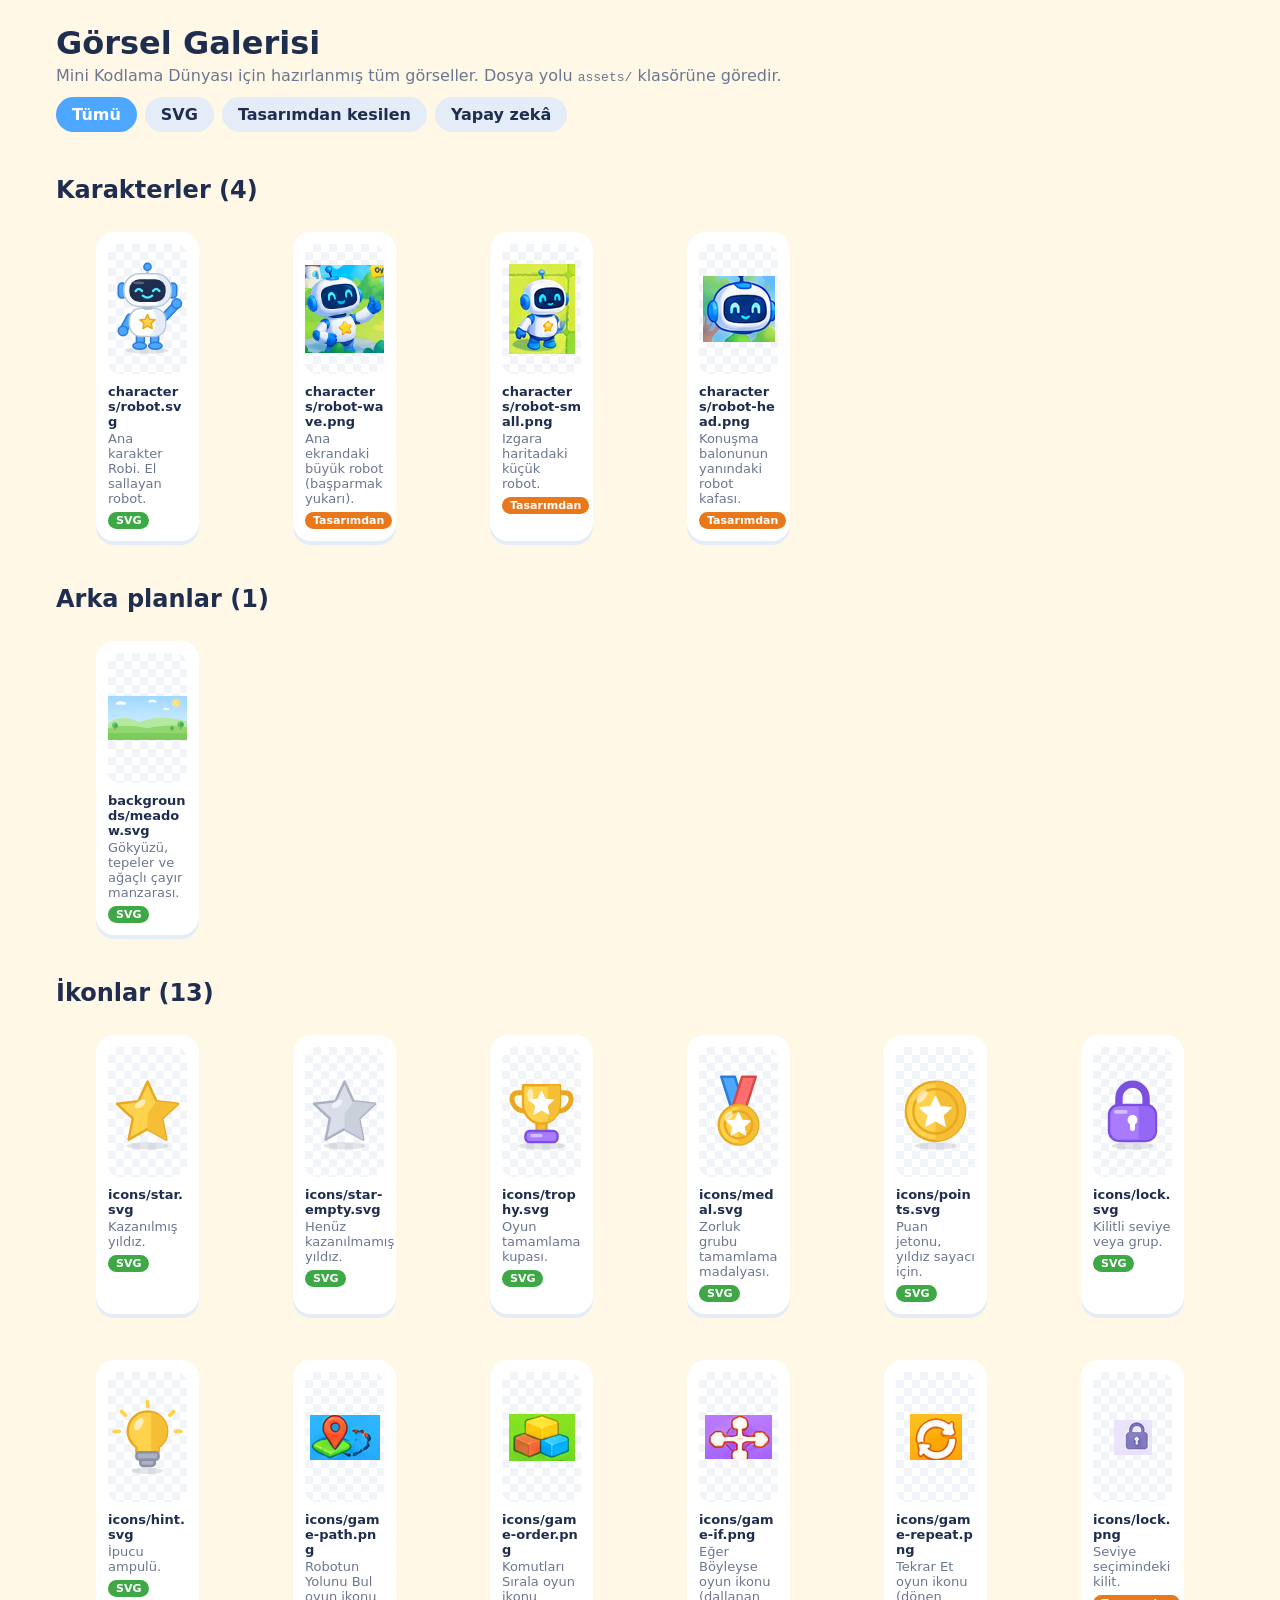
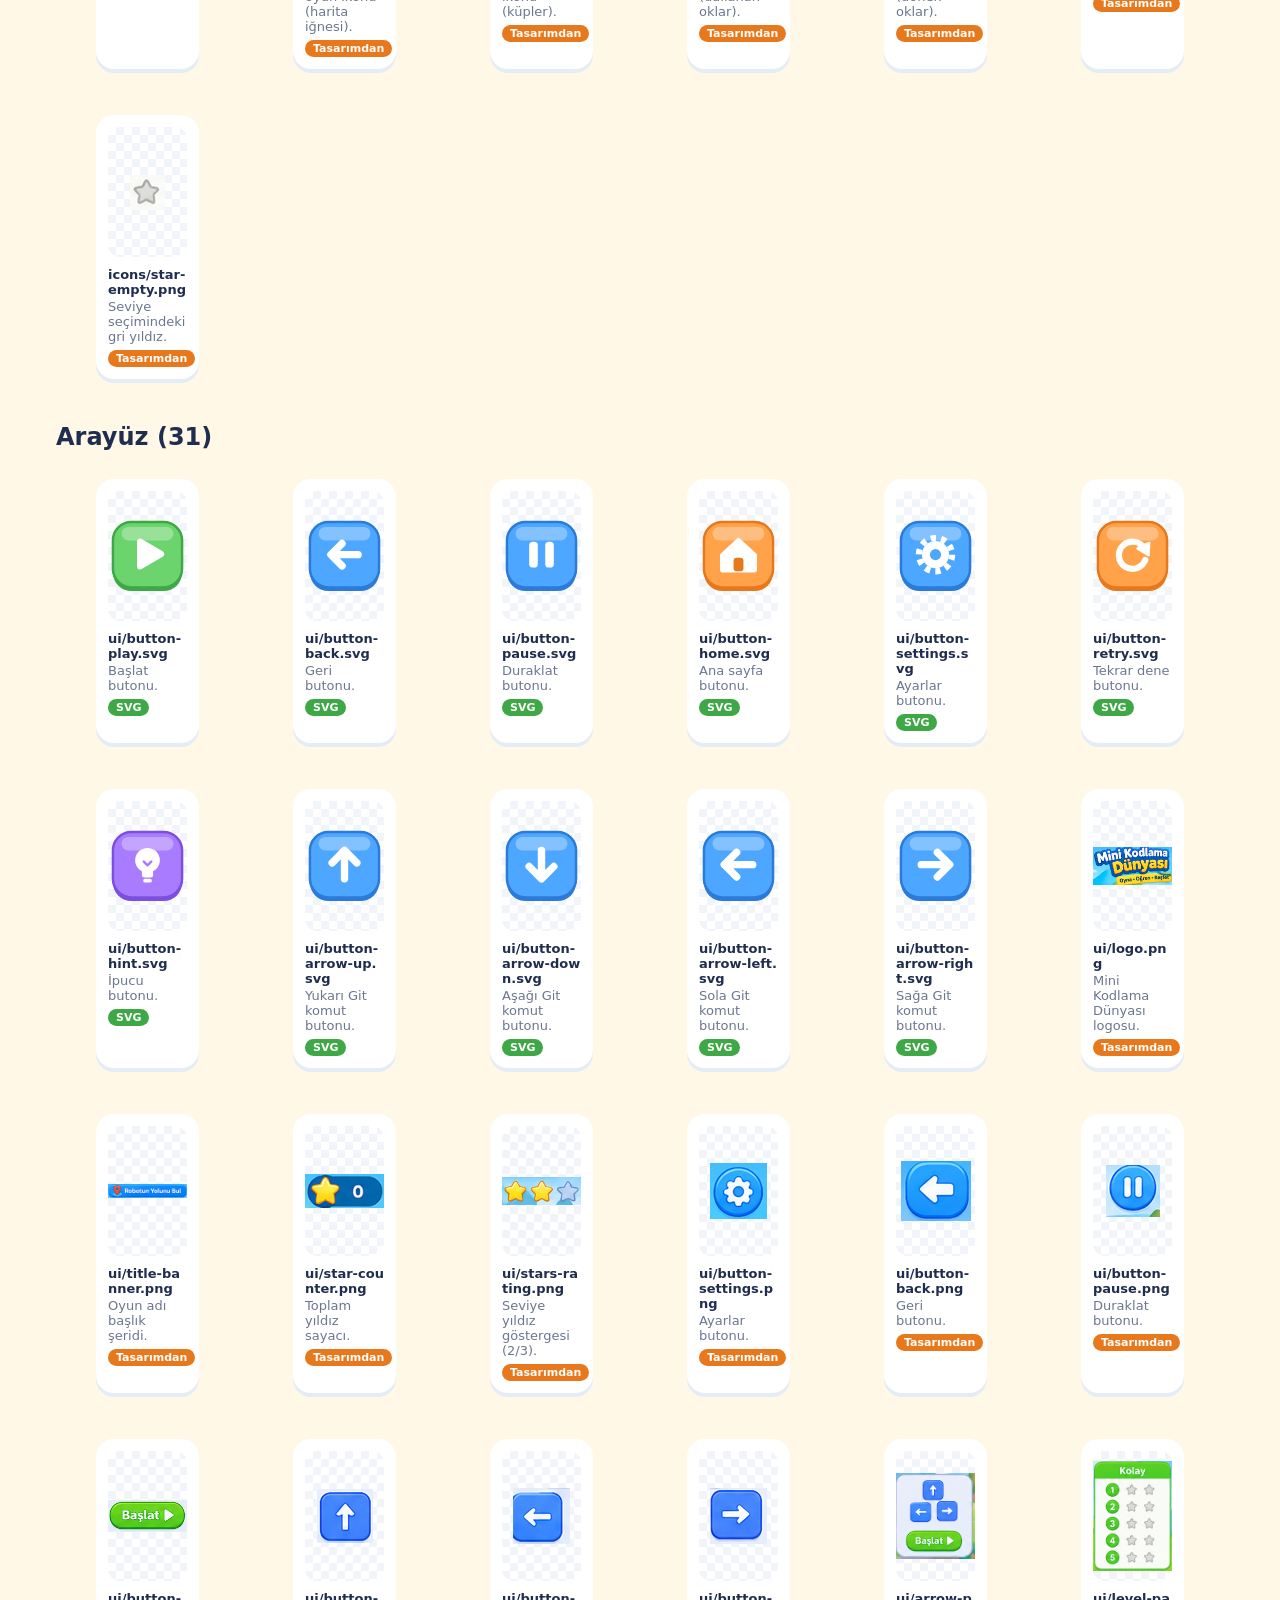
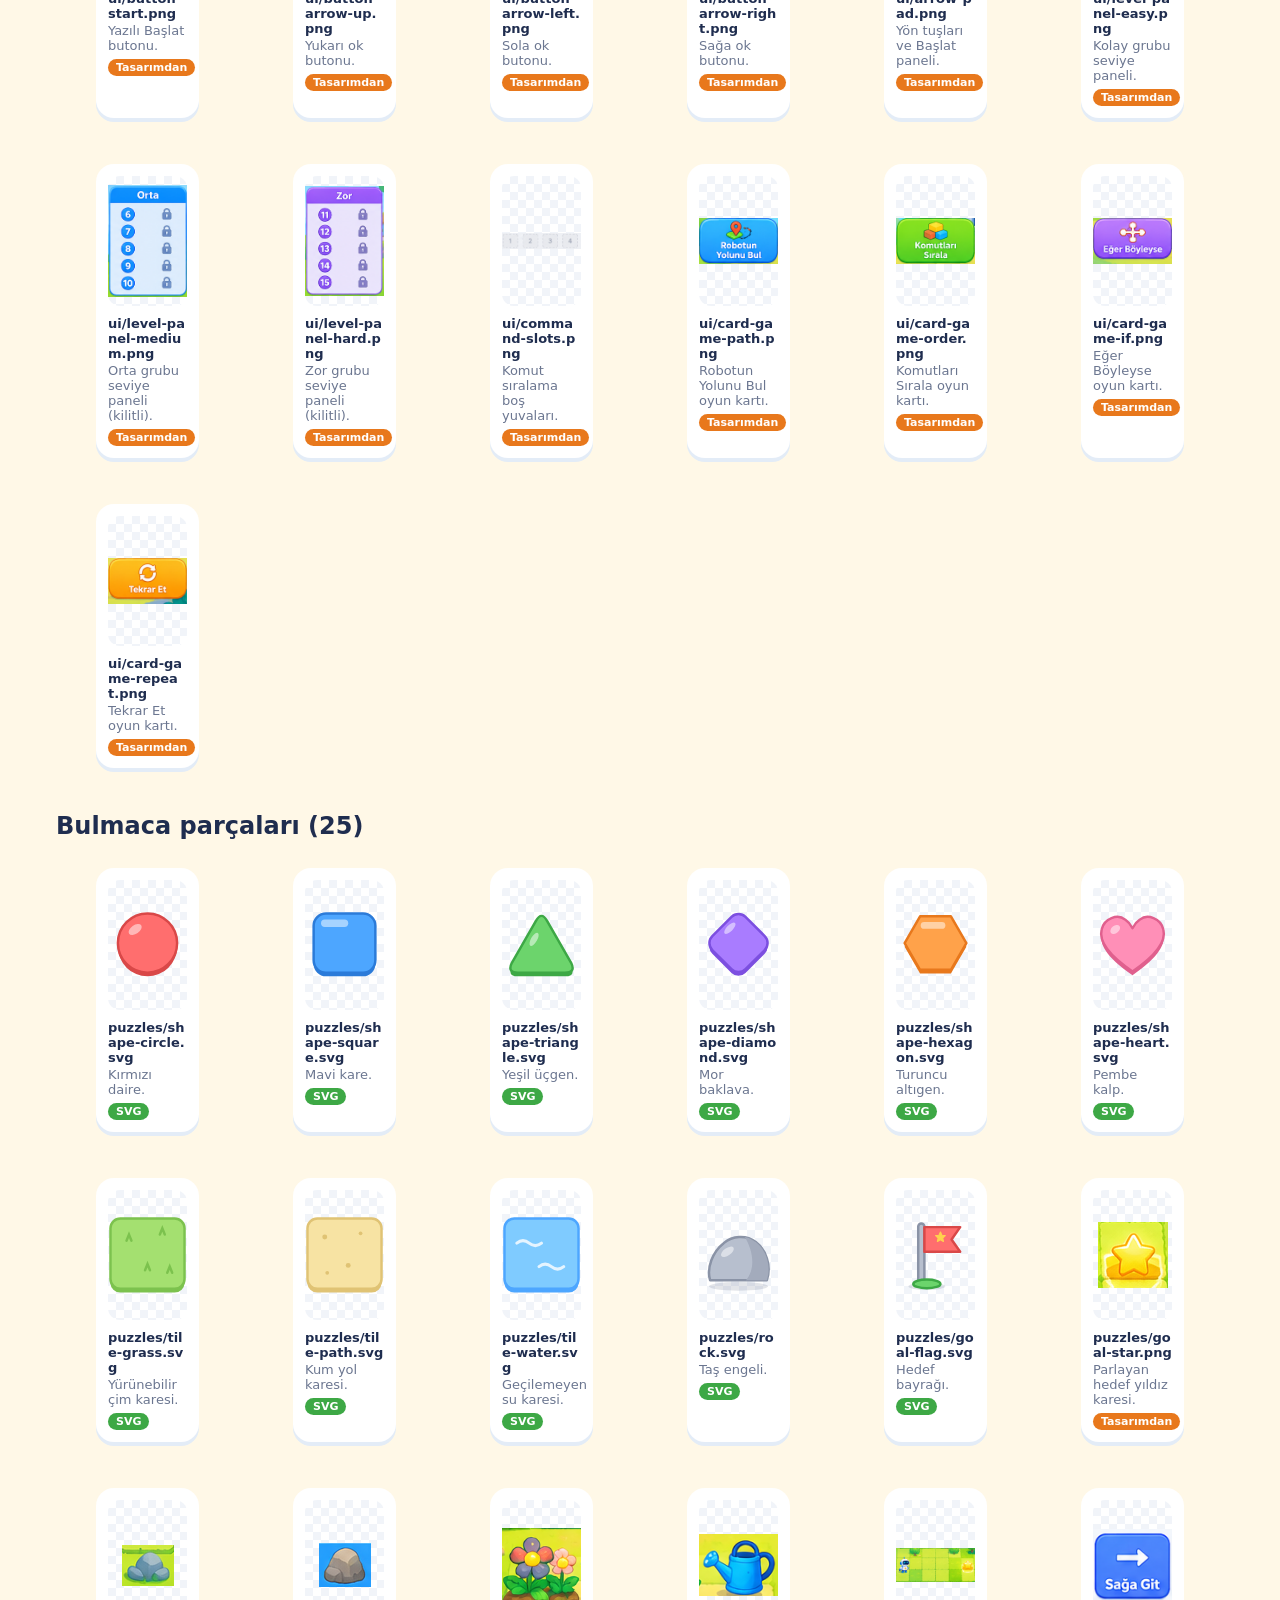
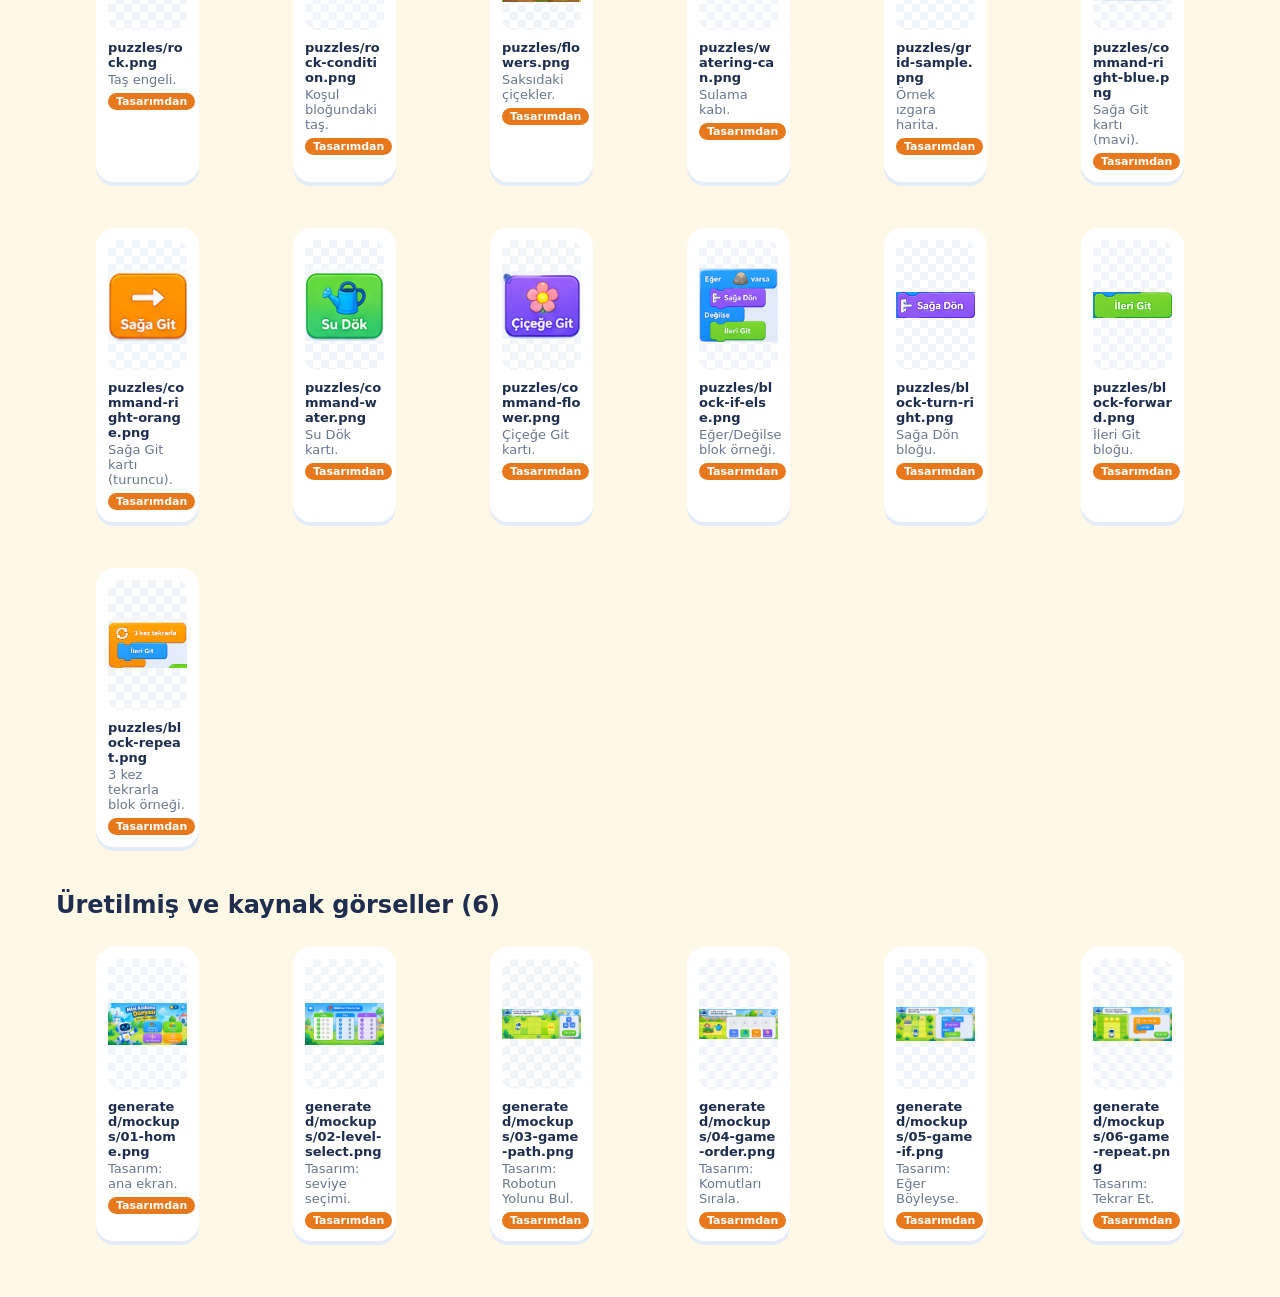
==== gallery/index.html @ 624529d0 "feat: ortak görsel sistemini ekle - SVG ikonlar, butonlar, geometrik şekiller, harita kareleri, robo" ====
<!doctype html>
<html lang="tr">
<head>
  <meta charset="utf-8">
  <meta name="viewport" content="width=device-width, initial-scale=1">
  <title>Görsel Galerisi – Mini Kodlama Dünyası</title>
  <link rel="stylesheet" href="gallery.css">
</head>
<body>
  <header class="top">
    <h1>Görsel Galerisi</h1>
    <p>Mini Kodlama Dünyası için hazırlanmış tüm görseller. Dosya yolu <code>assets/</code> klasörüne göredir.</p>
    <div class="filters" role="group" aria-label="Kaynak filtresi">
      <button type="button" data-source="all" class="active">Tümü</button>
      <button type="button" data-source="svg">SVG</button>
      <button type="button" data-source="mockup">Tasarımdan kesilen</button>
      <button type="button" data-source="ai">Yapay zekâ</button>
    </div>
  </header>
  <main id="gallery"></main>
  <script src="../assets/asset-manifest.js"></script>
  <script src="gallery.js"></script>
</body>
</html>
---- gallery/gallery.css ----
:root {
  --bg: #fff8e7;
  --card: #ffffff;
  --text: #1f2d4f;
  --muted: #6b7690;
  --accent: #4da6ff;
  --radius: 18px;
}

* { box-sizing: border-box; }

body {
  margin: 0;
  font-family: "Nunito", "Segoe UI", system-ui, sans-serif;
  background: var(--bg);
  color: var(--text);
}

.top { padding: 24px 16px 8px; max-width: 1200px; margin: 0 auto; }
.top h1 { margin: 0 0 4px; }
.top p { margin: 0 0 12px; color: var(--muted); }

.filters { display: flex; flex-wrap: wrap; gap: 8px; }
.filters button {
  border: 0; border-radius: 999px; padding: 8px 16px;
  font: inherit; font-weight: 700; cursor: pointer;
  background: #e3ecf7; color: var(--text);
}
.filters button.active { background: var(--accent); color: #fff; }

main { max-width: 1200px; margin: 0 auto; padding: 8px 16px 40px; }
main h2 { margin: 28px 0 12px; }

.grid {
  display: grid;
  grid-template-columns: repeat(auto-fill, minmax(170px, 1fr));
  gap: 14px;
}

.item {
  background: var(--card);
  border-radius: var(--radius);
  padding: 12px;
  box-shadow: 0 4px 0 #e3ecf7;
}

/* Saydam alanların görünmesi için damalı zemin */
.preview {
  height: 130px;
  display: grid; place-items: center;
  border-radius: 12px;
  background: repeating-conic-gradient(#f1f4f9 0 25%, #fff 0 50%) 0 0 / 16px 16px;
}
.preview img { max-width: 100%; max-height: 120px; }

.name { margin: 10px 0 2px; font-size: 13px; font-weight: 700; word-break: break-all; }
.desc { margin: 0; font-size: 13px; color: var(--muted); }
.badge {
  display: inline-block; margin-top: 6px; padding: 2px 8px;
  border-radius: 999px; font-size: 11px; font-weight: 700; color: #fff;
}
.badge.svg { background: #3da845; }
.badge.mockup { background: #e8781c; }
.badge.ai { background: #7c4fe0; }
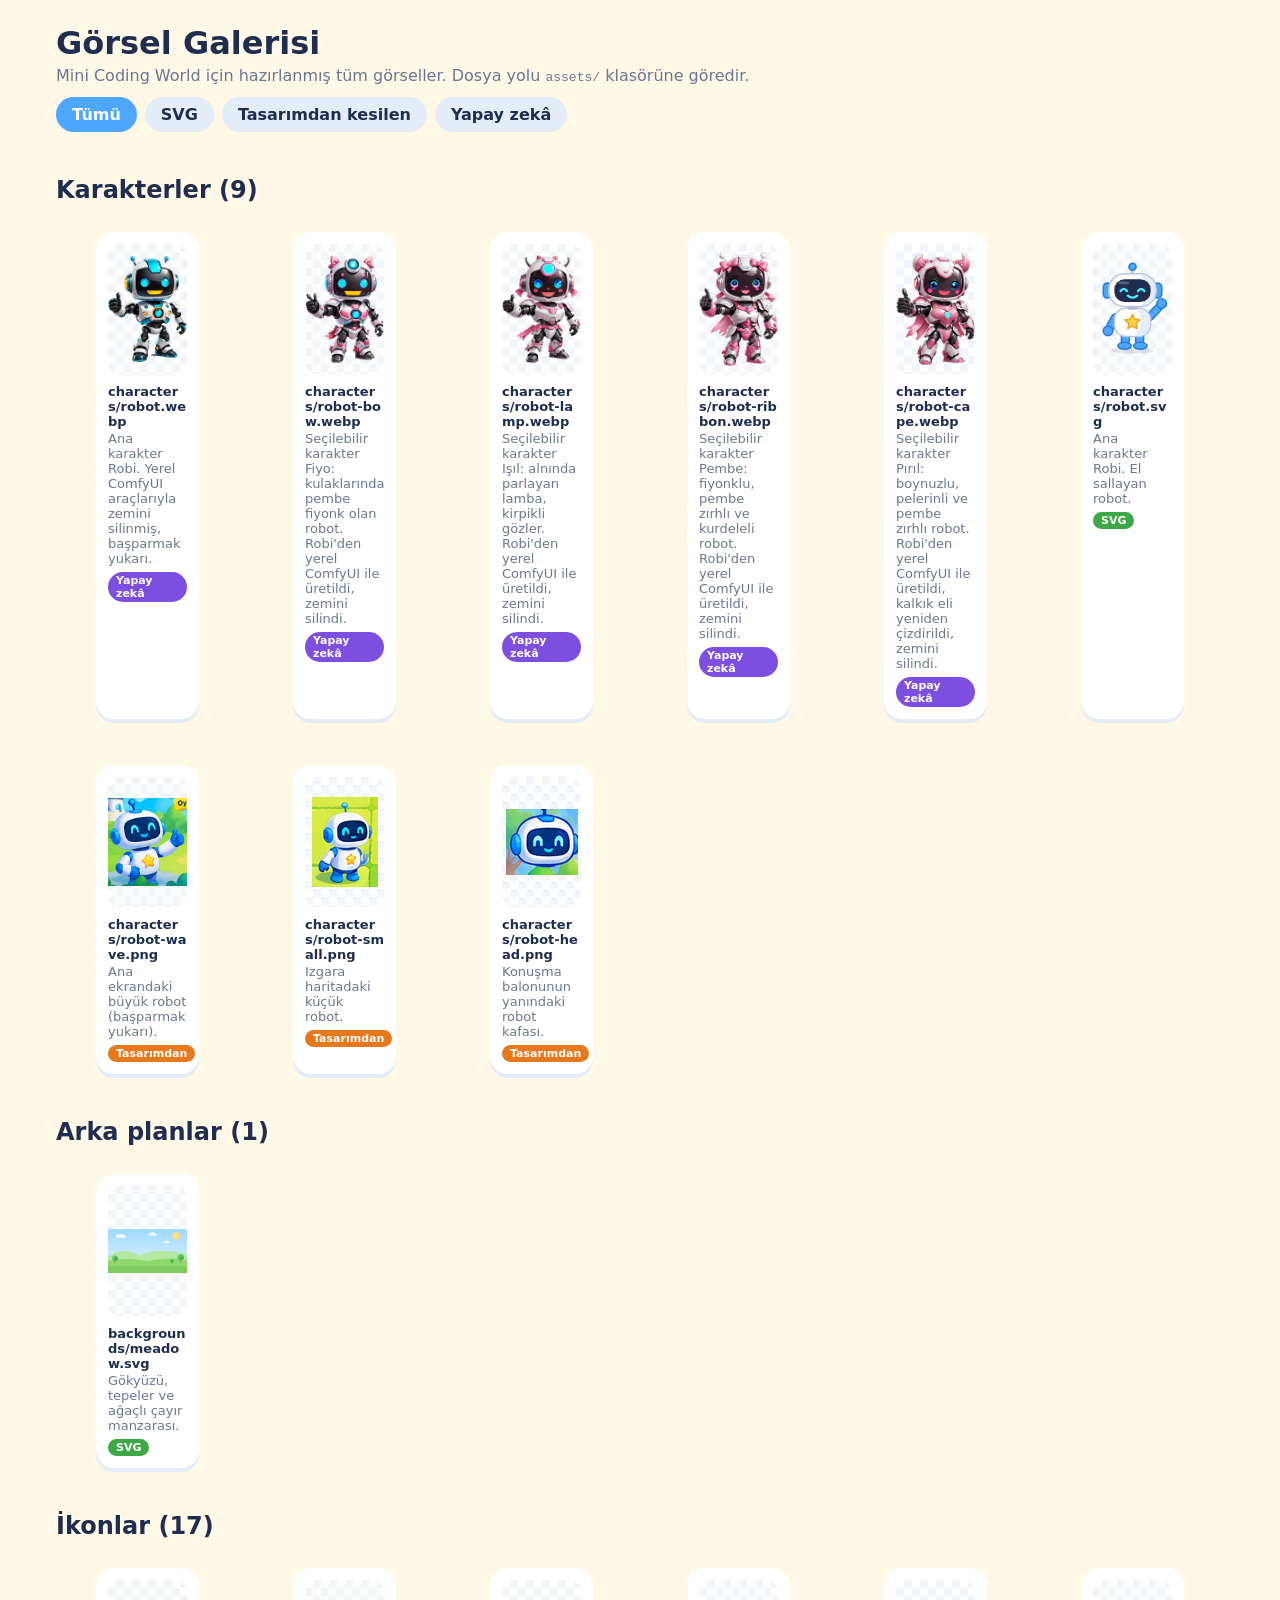
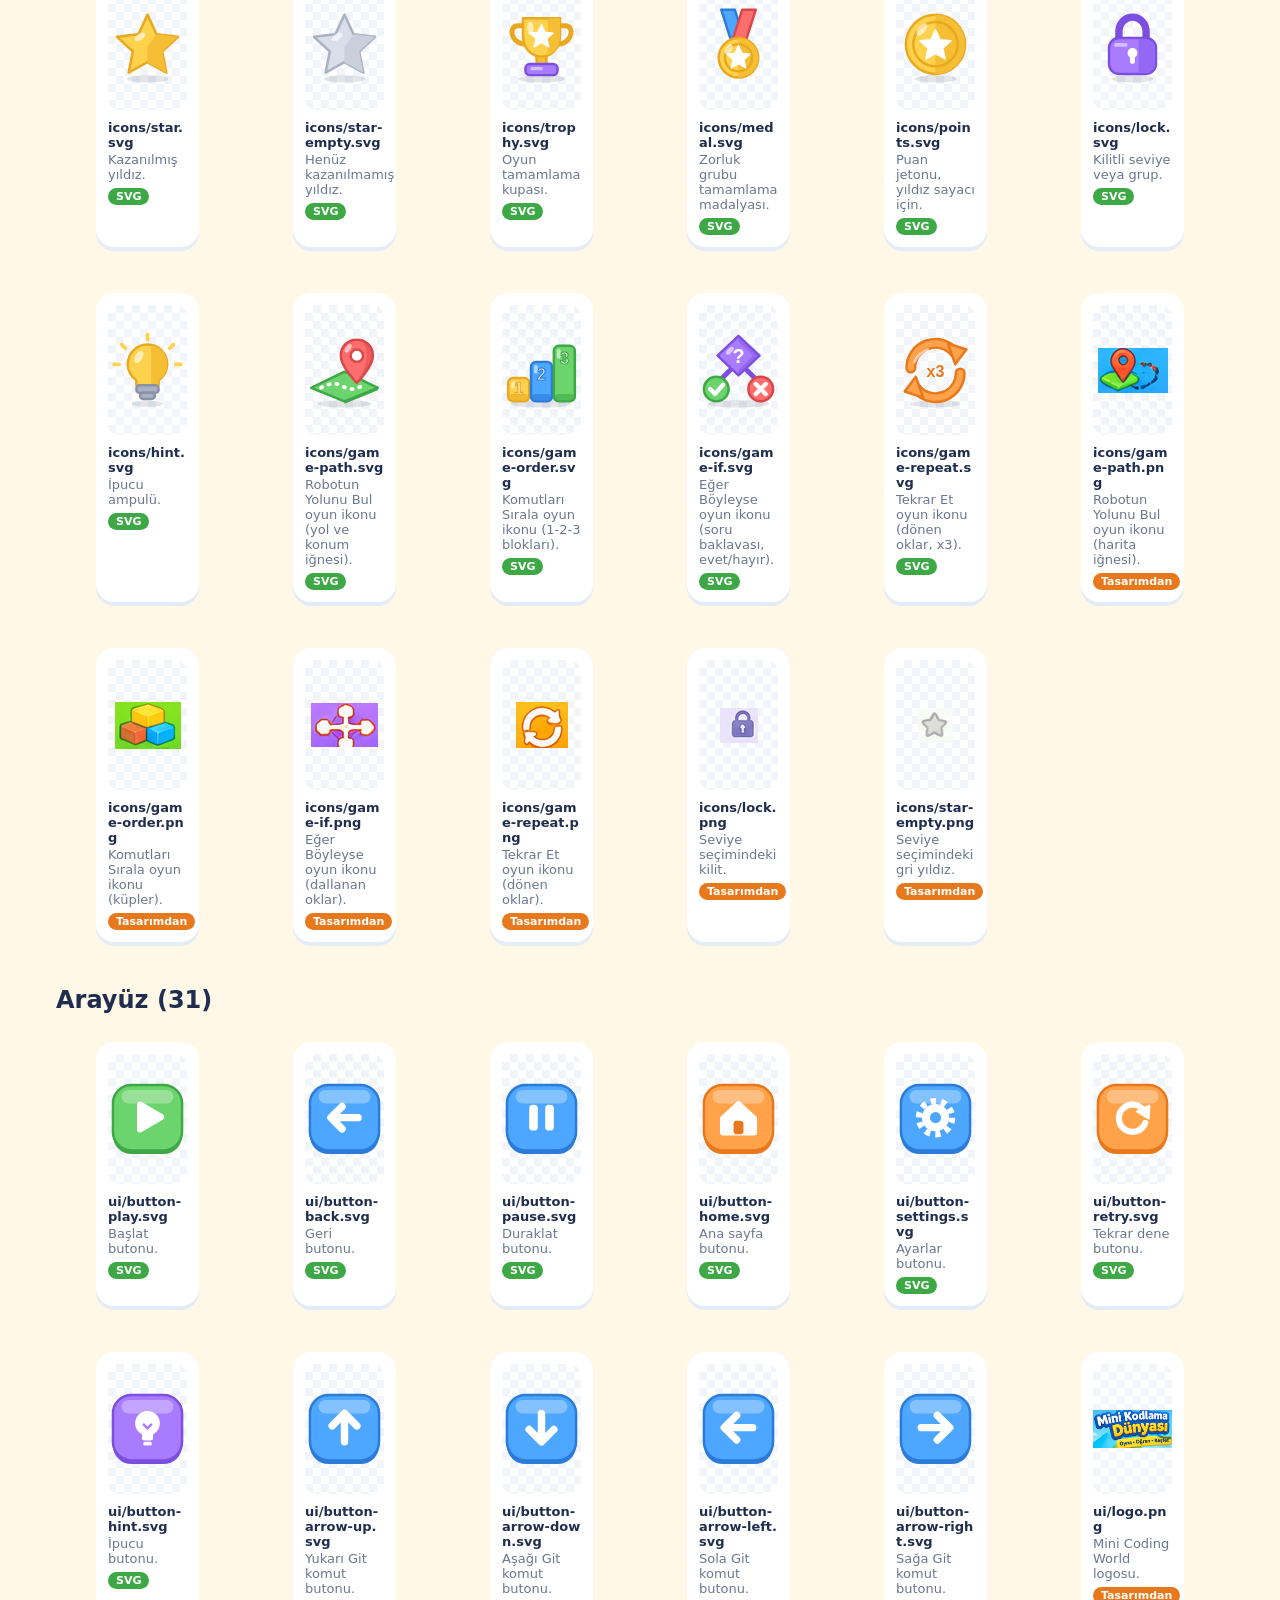
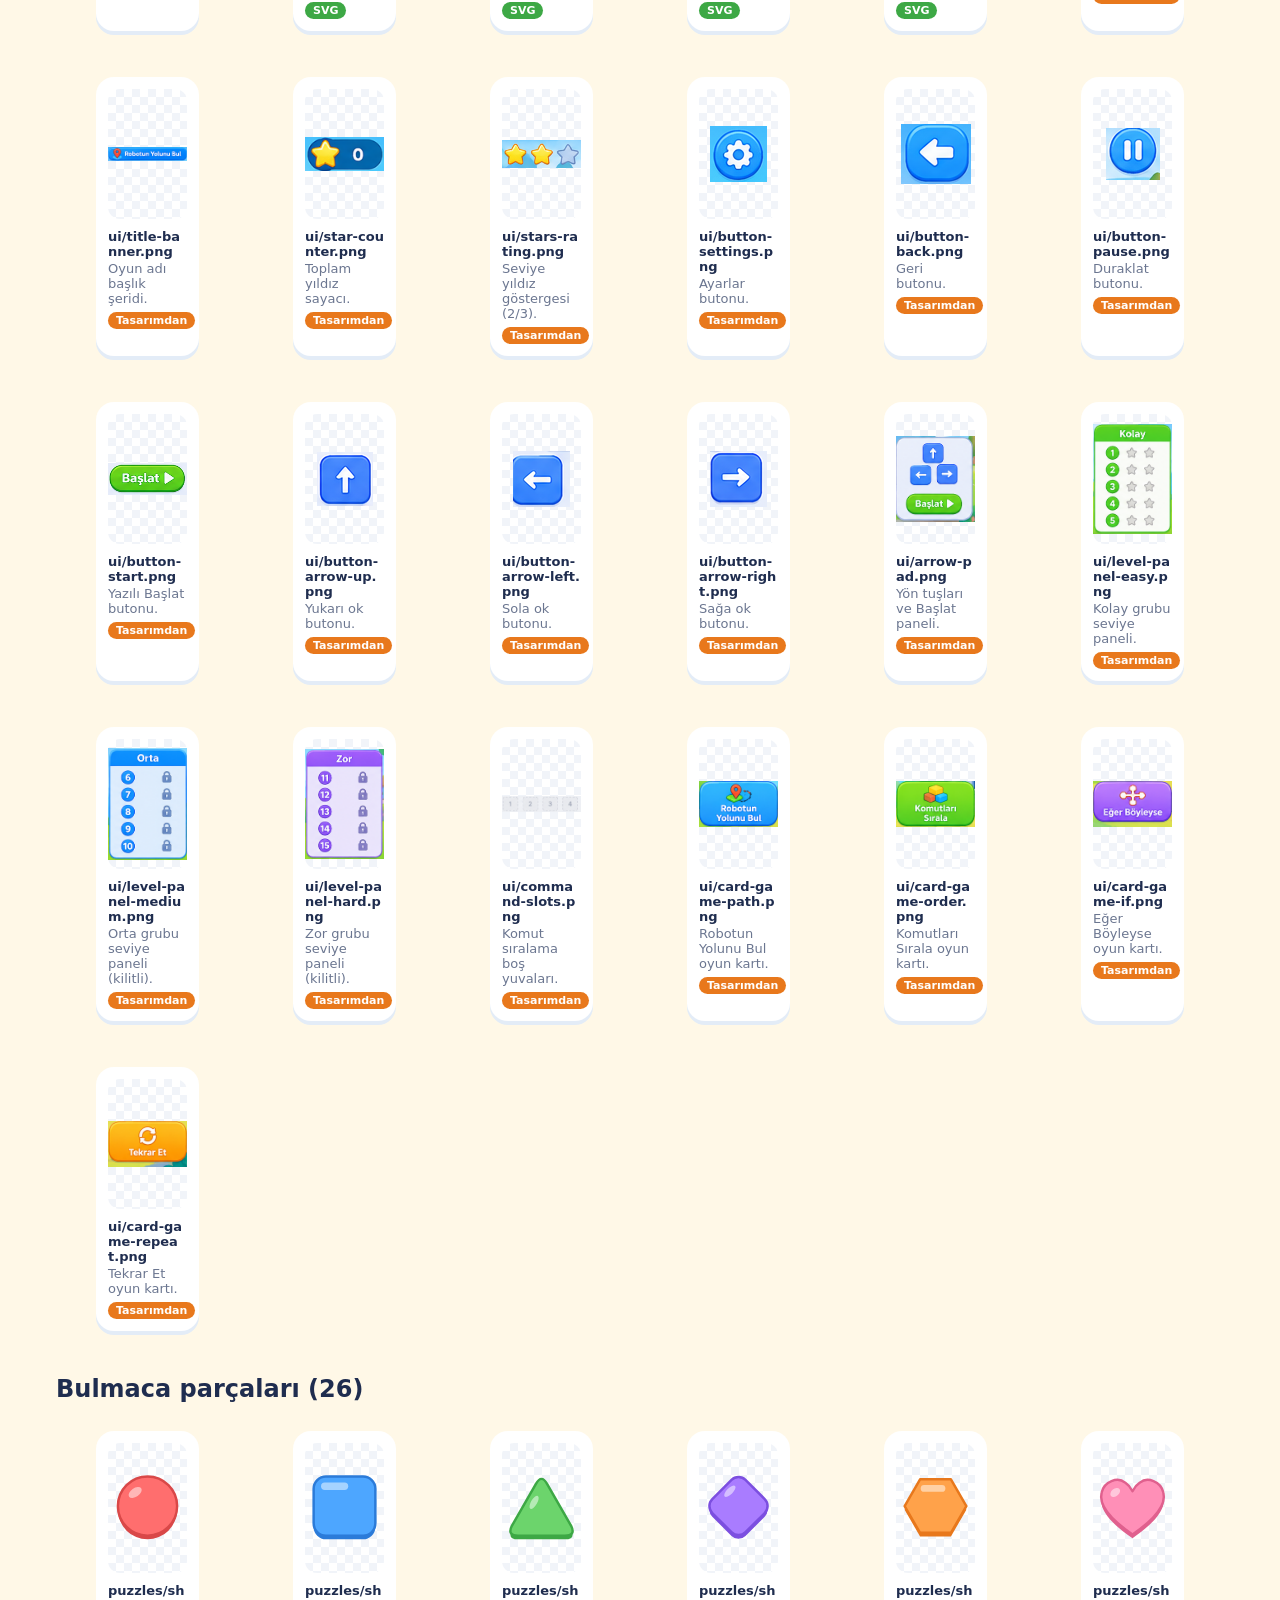
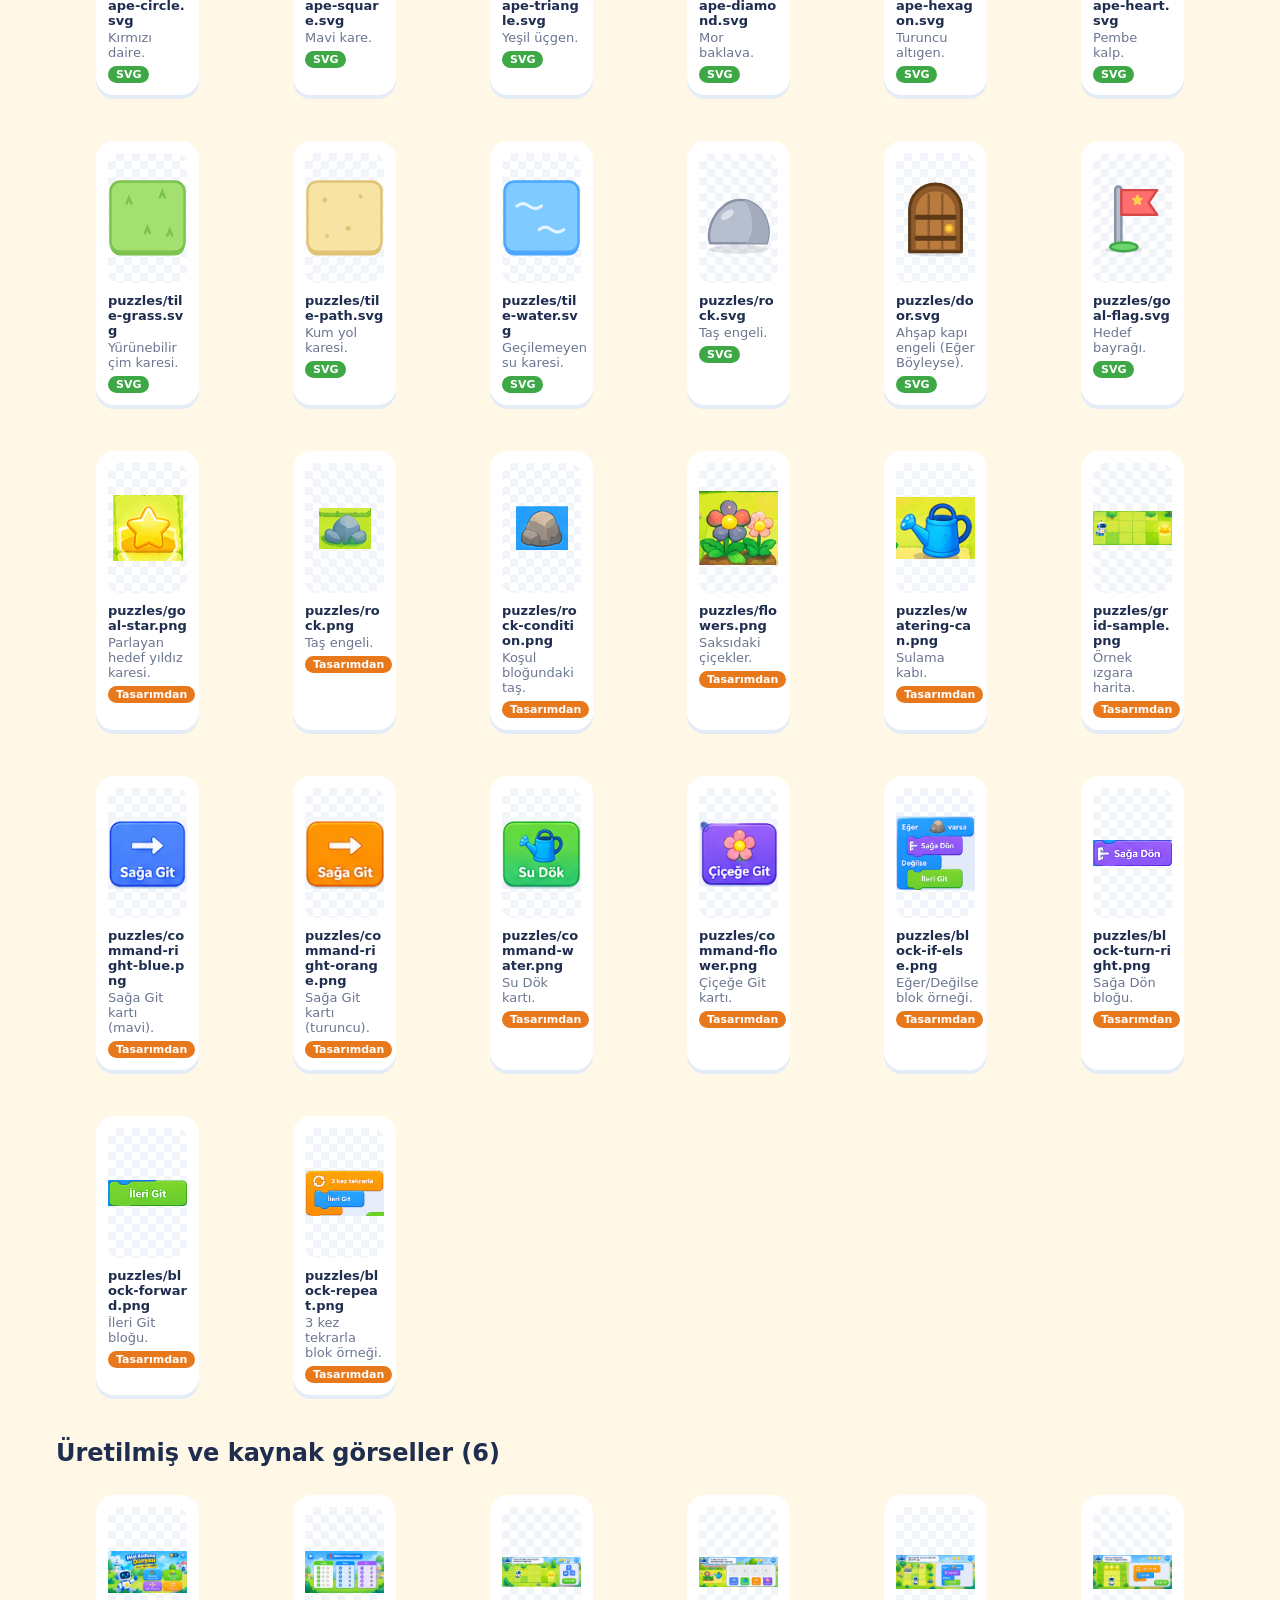
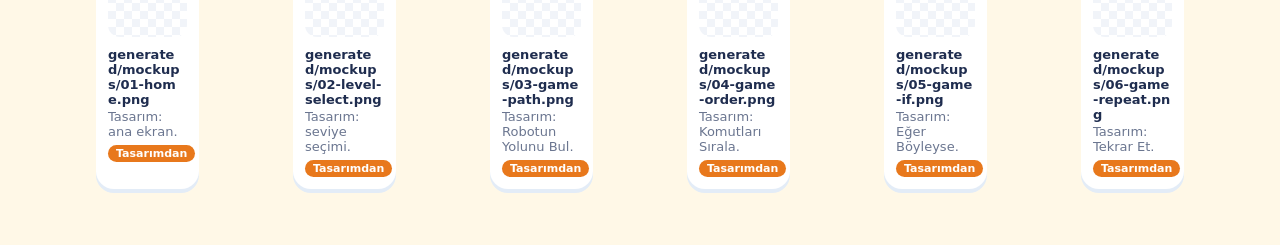
==== commit 9ee0d638: "refactor: projeyi MiniCodingWorld adına taşı ve localStorage anahtarlarını güncelle Co-Authored-By: " ====
--- a/gallery/index.html
+++ b/gallery/index.html
@@ -3,13 +3,13 @@
 <head>
   <meta charset="utf-8">
   <meta name="viewport" content="width=device-width, initial-scale=1">
-  <title>Görsel Galerisi – Mini Kodlama Dünyası</title>
+  <title>Görsel Galerisi – Mini Coding World</title>
   <link rel="stylesheet" href="gallery.css">
 </head>
 <body>
   <header class="top">
     <h1>Görsel Galerisi</h1>
-    <p>Mini Kodlama Dünyası için hazırlanmış tüm görseller. Dosya yolu <code>assets/</code> klasörüne göredir.</p>
+    <p>Mini Coding World için hazırlanmış tüm görseller. Dosya yolu <code>assets/</code> klasörüne göredir.</p>
     <div class="filters" role="group" aria-label="Kaynak filtresi">
       <button type="button" data-source="all" class="active">Tümü</button>
       <button type="button" data-source="svg">SVG</button>
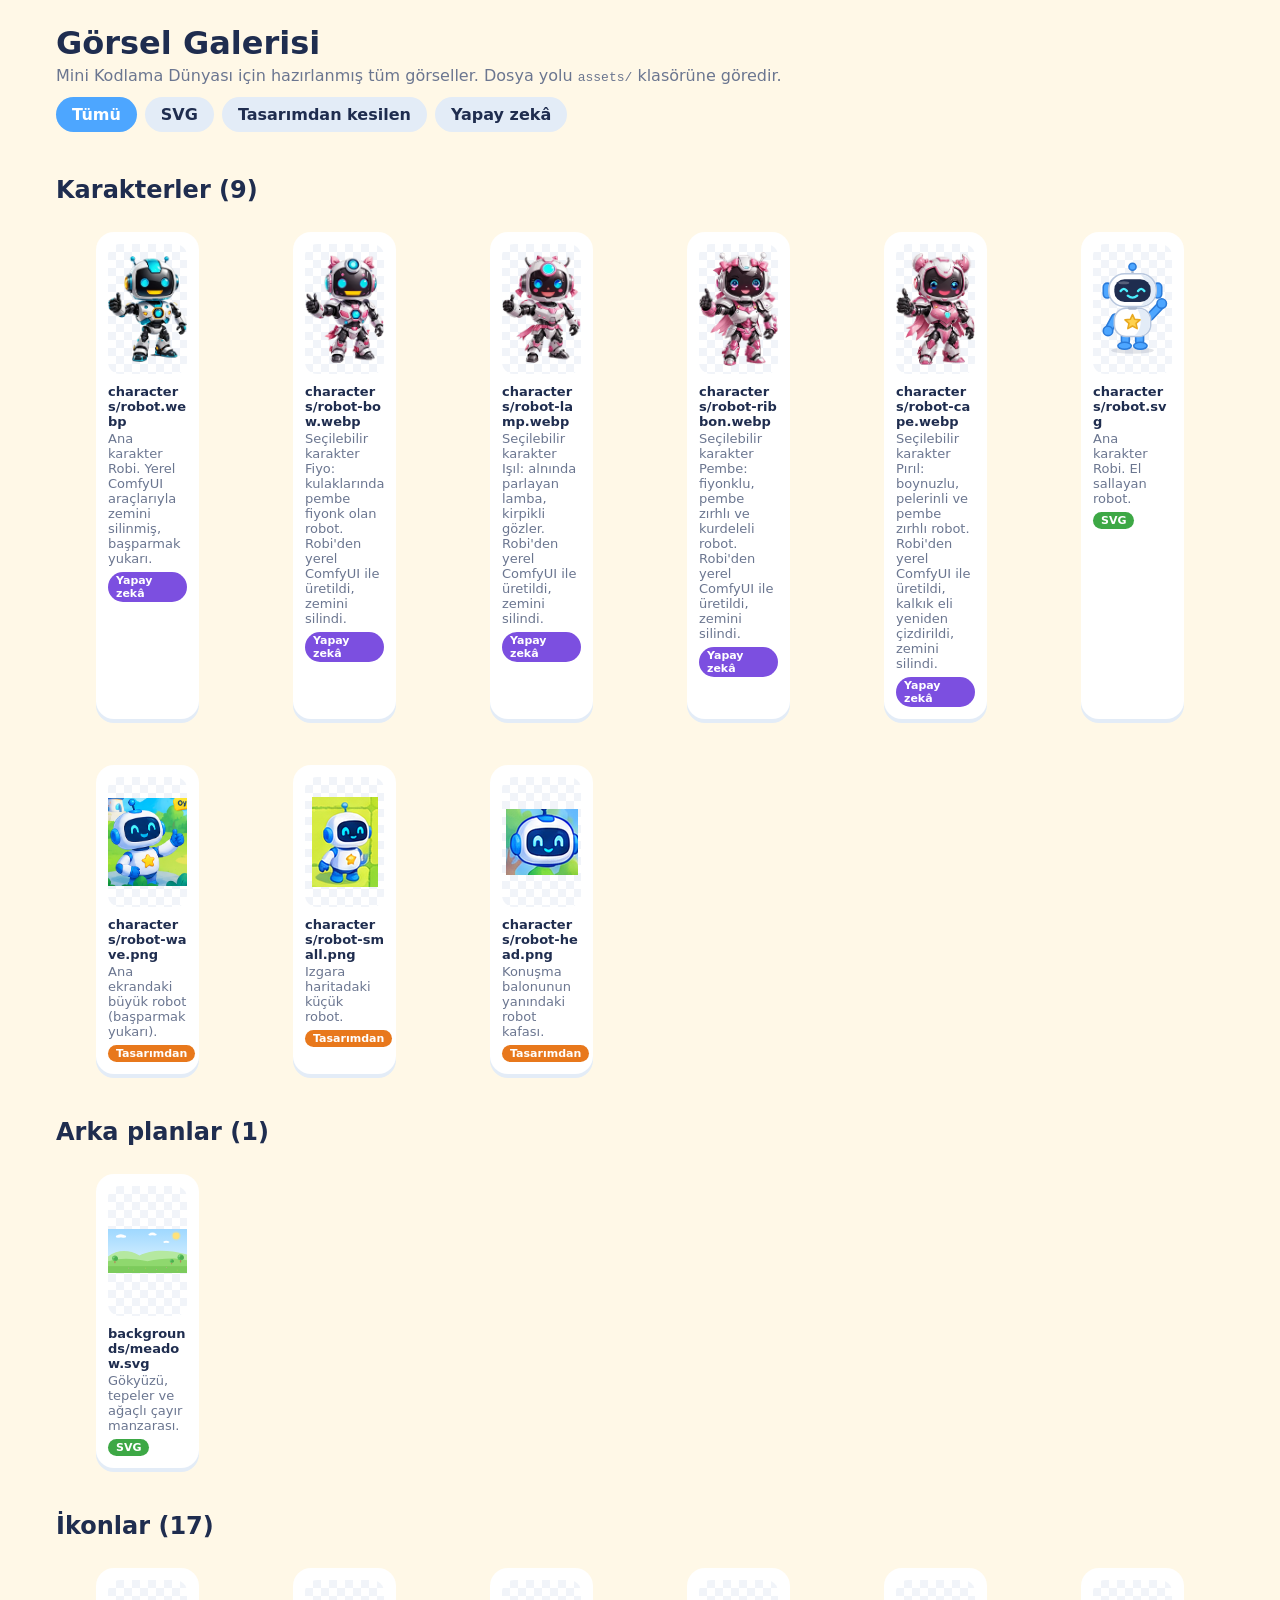
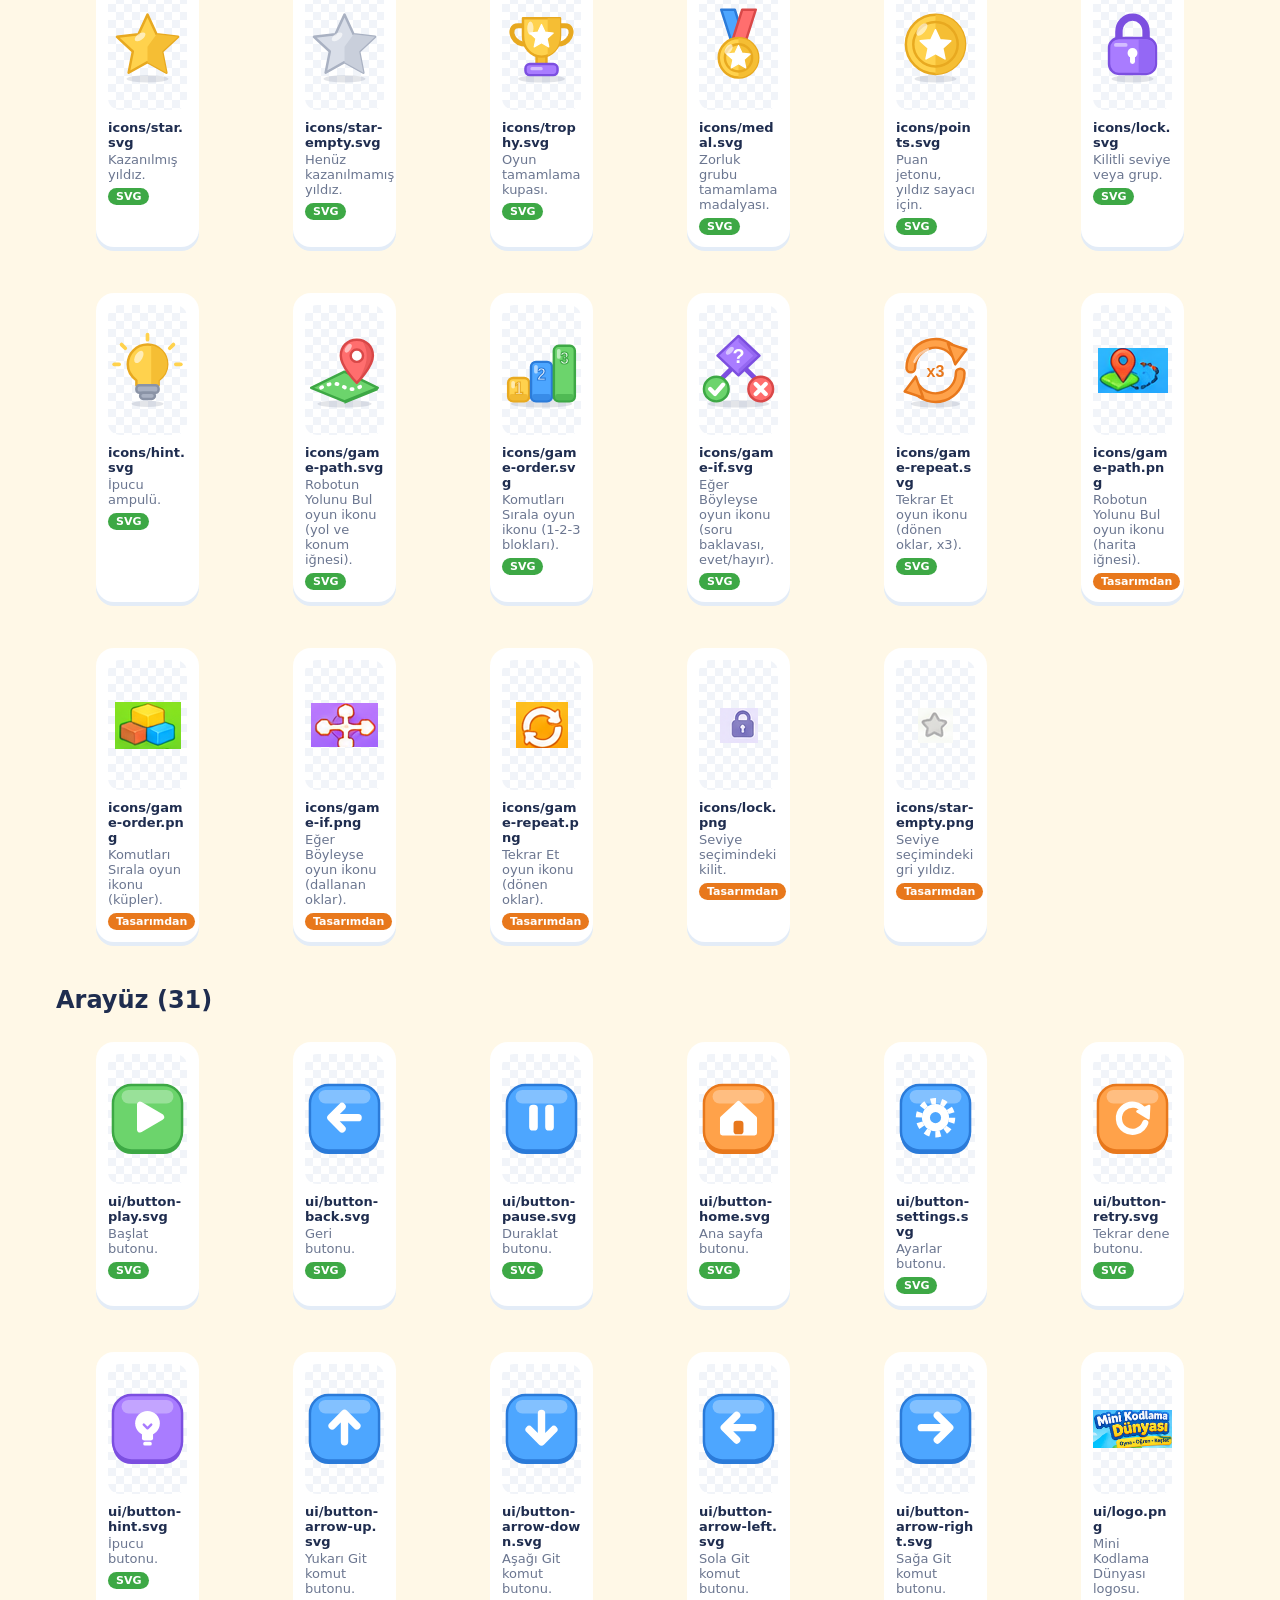
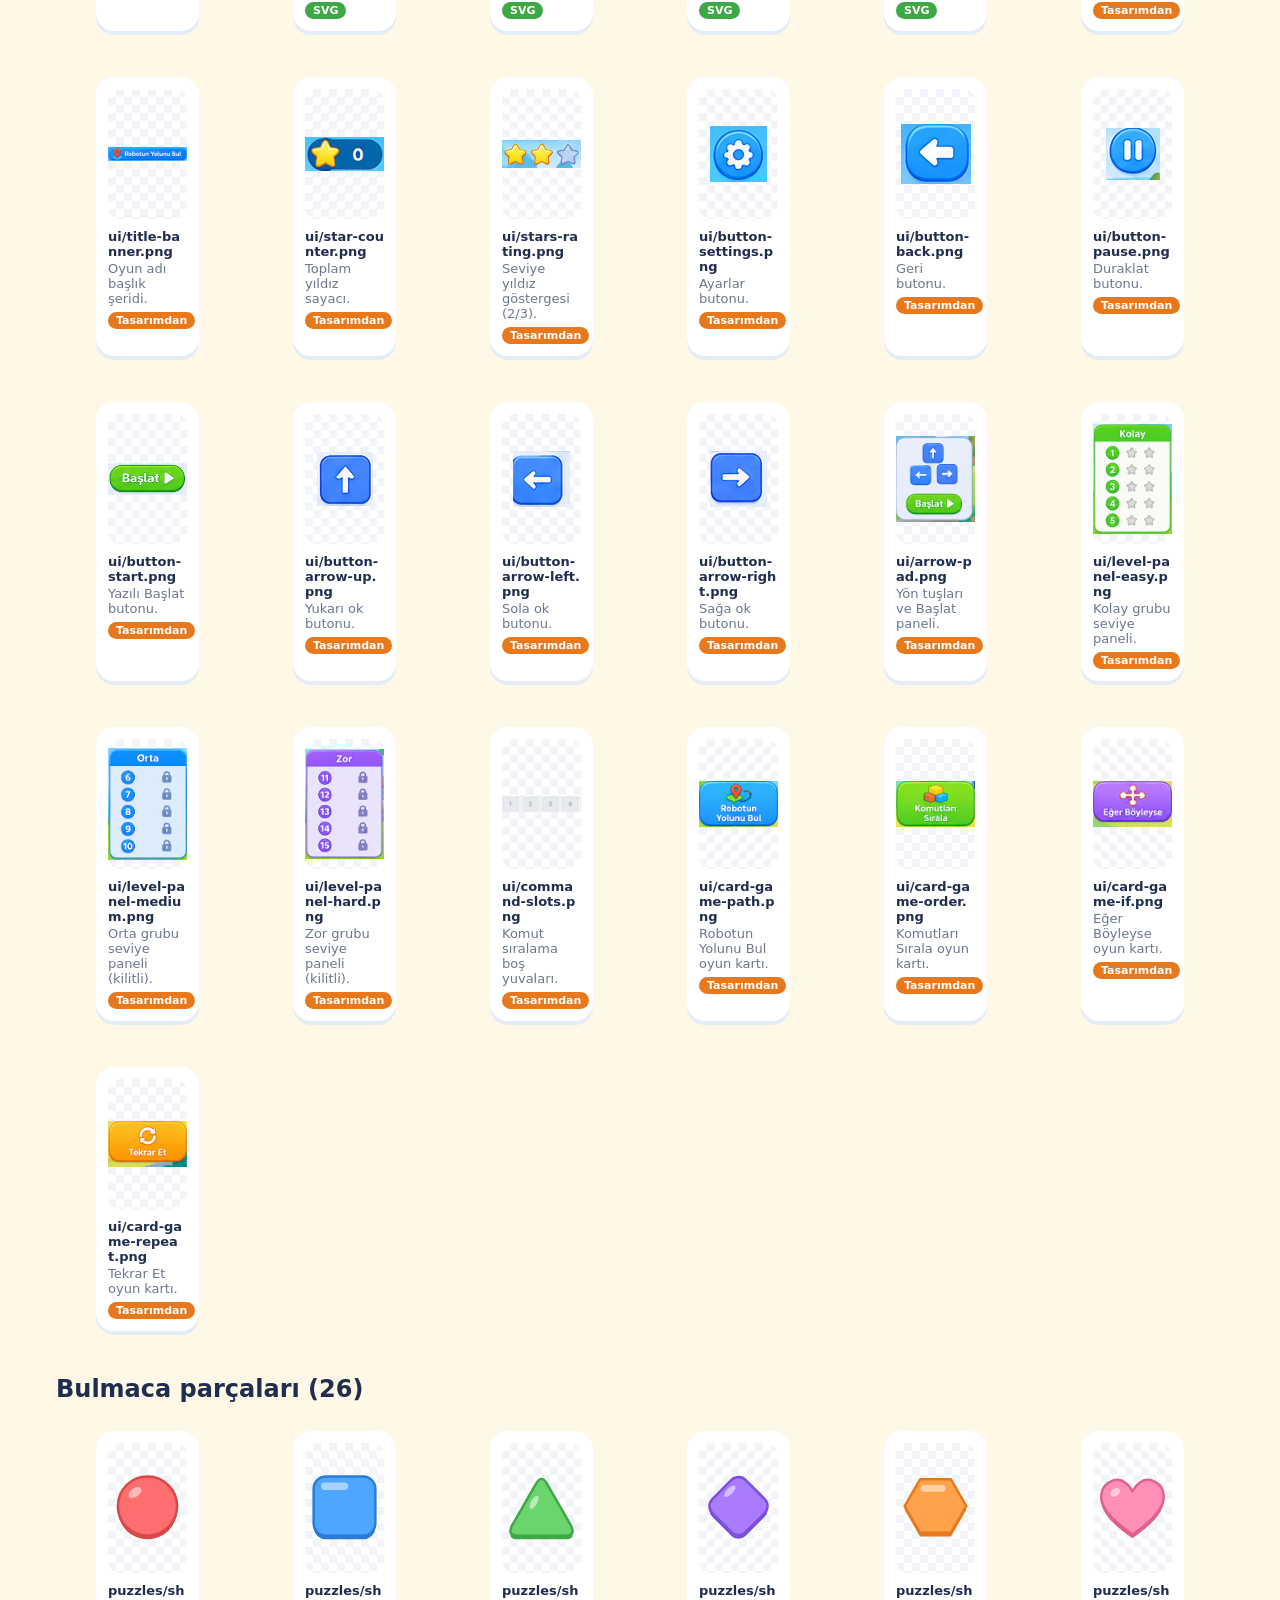
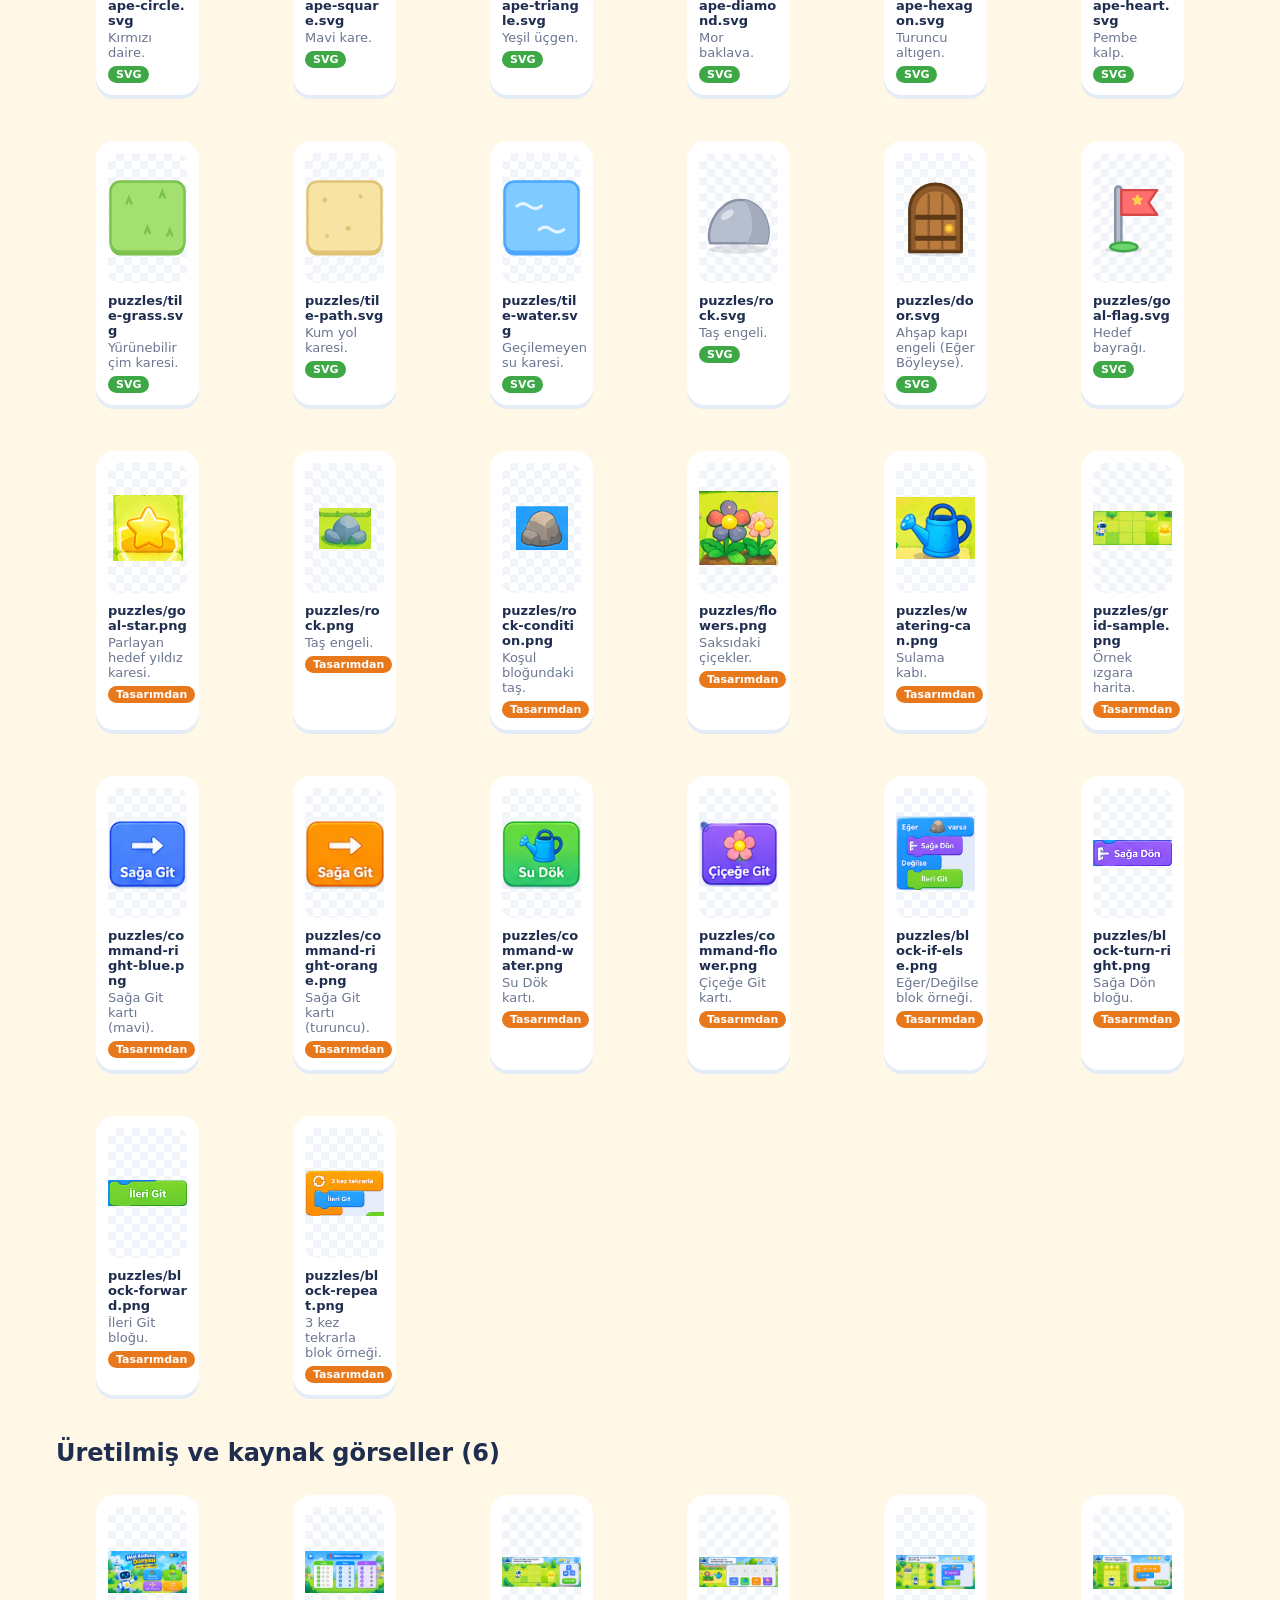
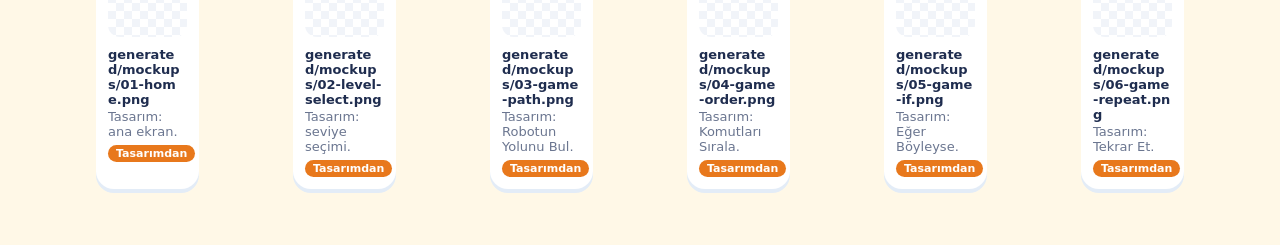
==== commit 4c19b6b6: "feat: uygulama adını ve ana ekran başlığını Türkçeleştir Ana ekran logosu, sekme başlığı, galeri say" ====
--- a/gallery/index.html
+++ b/gallery/index.html
@@ -3,13 +3,13 @@
 <head>
   <meta charset="utf-8">
   <meta name="viewport" content="width=device-width, initial-scale=1">
-  <title>Görsel Galerisi – Mini Coding World</title>
+  <title>Görsel Galerisi – Mini Kodlama Dünyası</title>
   <link rel="stylesheet" href="gallery.css">
 </head>
 <body>
   <header class="top">
     <h1>Görsel Galerisi</h1>
-    <p>Mini Coding World için hazırlanmış tüm görseller. Dosya yolu <code>assets/</code> klasörüne göredir.</p>
+    <p>Mini Kodlama Dünyası için hazırlanmış tüm görseller. Dosya yolu <code>assets/</code> klasörüne göredir.</p>
     <div class="filters" role="group" aria-label="Kaynak filtresi">
       <button type="button" data-source="all" class="active">Tümü</button>
       <button type="button" data-source="svg">SVG</button>
